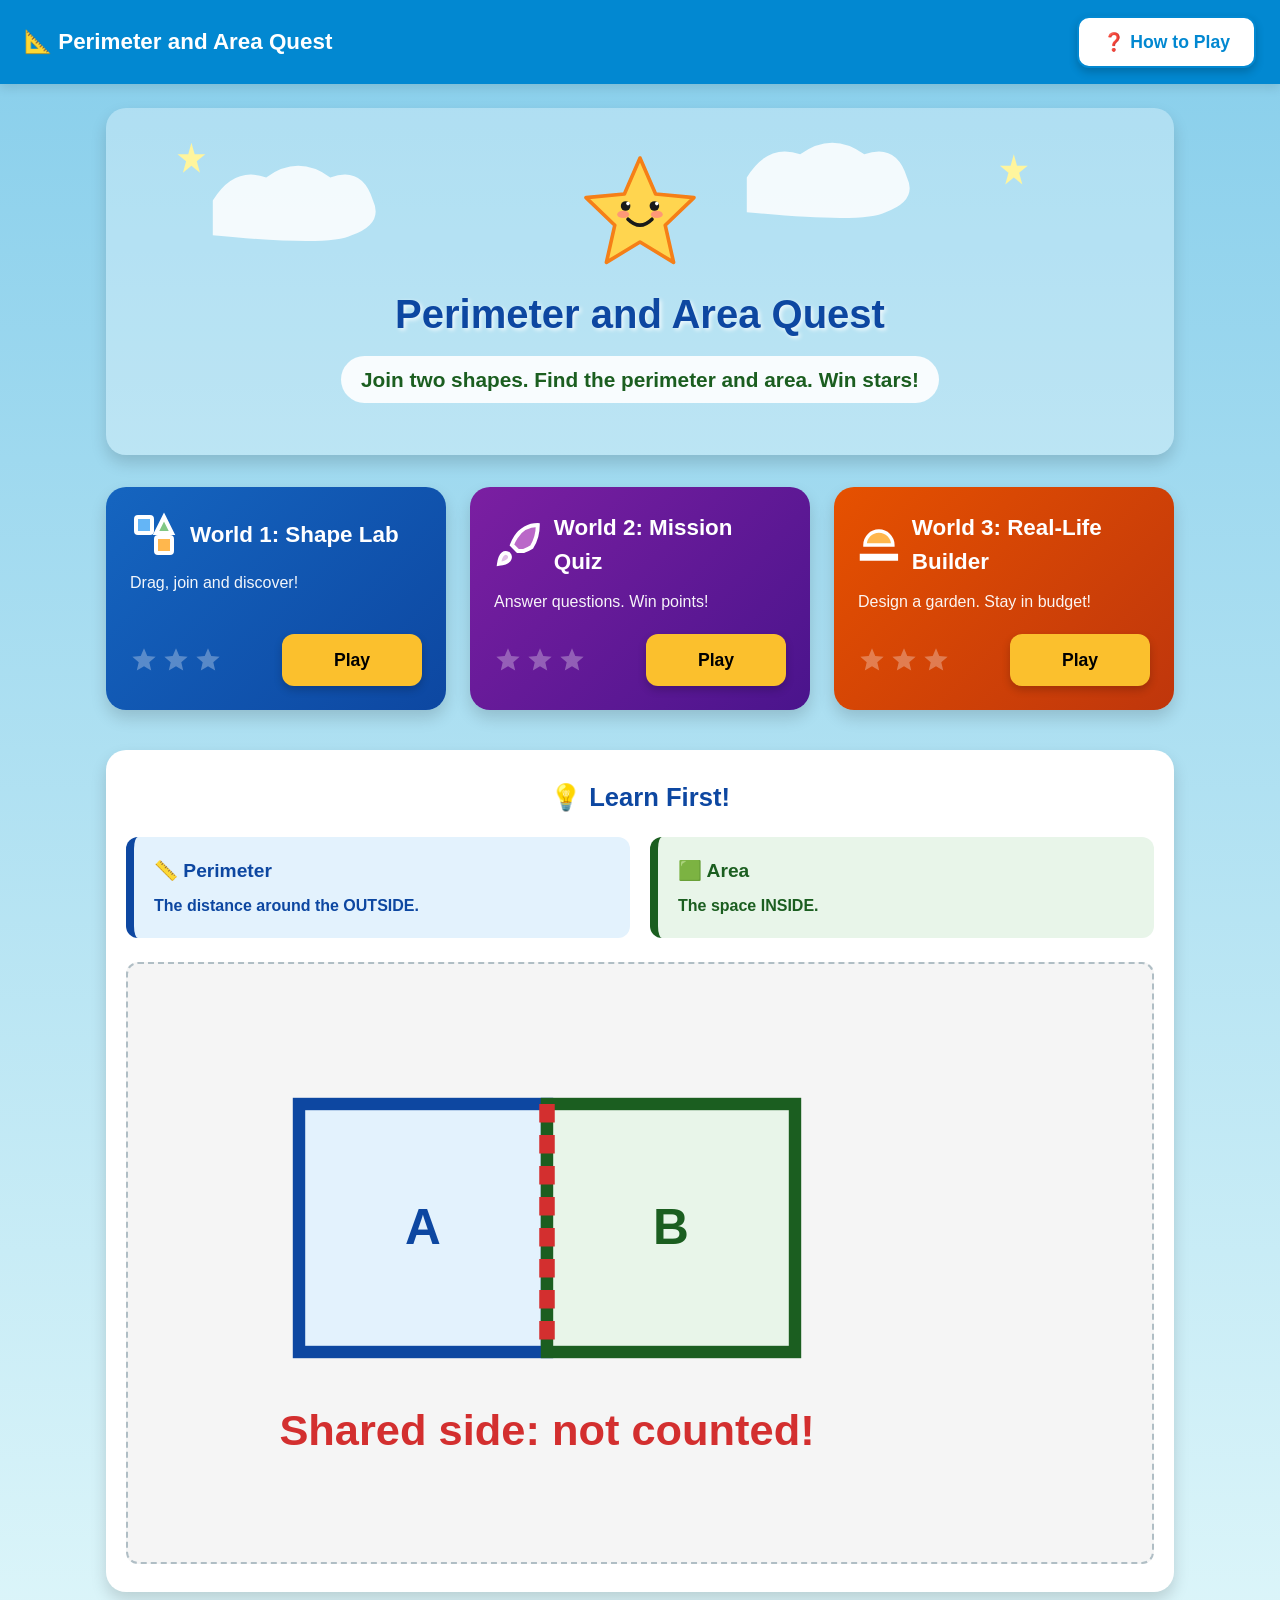
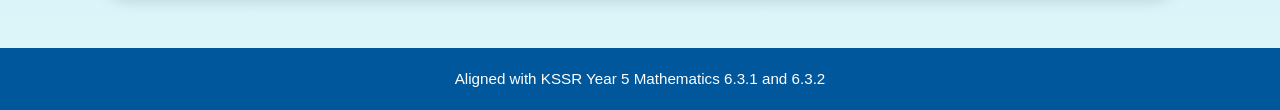
==== index.html @ 59caa658 "Build foundation and front page for Perimeter and Area Quest Co-authored-by: jaefiy <337370119+jaefi" ====
<!DOCTYPE html>
<html lang="en">
<head>
  <meta charset="UTF-8">
  <meta name="viewport" content="width=device-width, initial-scale=1.0">
  <title>Perimeter and Area Quest</title>
  <link rel="stylesheet" href="css/style.css">
</head>
<body>

  <!-- Header -->
  <header class="site-header">
    <a href="index.html" class="site-logo">
      <span>📐 Perimeter and Area Quest</span>
    </a>
    <button id="open-how-to-play" class="btn btn-secondary">❓ How to Play</button>
  </header>

  <!-- Main Container -->
  <main class="container">

    <!-- Hero Section -->
    <section class="hero">
      <!-- Sky SVG Background -->
      <svg class="hero-sky-bg" viewBox="0 0 1000 300" preserveAspectRatio="none" aria-hidden="true">
        <!-- Clouds -->
        <path class="cloud" d="M100 80 Q120 50 150 60 Q180 40 210 60 Q240 50 250 80 Q260 100 230 110 Q210 120 100 110 Z" />
        <path class="cloud cloud-slow" d="M600 60 Q620 30 650 40 Q680 20 710 40 Q740 30 750 60 Q760 80 730 90 Q710 100 600 90 Z" />
        <!-- Sky Stars -->
        <polygon class="star-bg" points="80,30 83,40 93,40 85,46 88,56 80,50 72,56 75,46 67,40 77,40" />
        <polygon class="star-bg" points="850,40 853,50 863,50 855,56 858,66 850,60 842,66 845,56 837,50 847,50" />
      </svg>

      <div class="hero-content">
        <!-- Ziggy Mascot Inline SVG -->
        <div class="ziggy-mascot">
          <svg viewBox="0 0 100 100" width="100%" height="100%">
            <!-- Friendly Smiling Star -->
            <polygon points="50,5 63,35 95,38 71,61 78,92 50,75 22,92 29,61 5,38 37,35" fill="#ffd54f" stroke="#f57f17" stroke-width="3" stroke-linejoin="round" />
            <!-- Cheeks -->
            <ellipse cx="36" cy="52" rx="5" ry="3" fill="#ff8a80" opacity="0.8" />
            <ellipse cx="64" cy="52" rx="5" ry="3" fill="#ff8a80" opacity="0.8" />
            <!-- Eyes -->
            <circle cx="38" cy="45" r="4" fill="#1a1a1a" />
            <circle cx="62" cy="45" r="4" fill="#1a1a1a" />
            <circle cx="40" cy="43" r="1.5" fill="#ffffff" />
            <circle cx="64" cy="43" r="1.5" fill="#ffffff" />
            <!-- Smile -->
            <path d="M 40 56 Q 50 66 60 56" fill="none" stroke="#1a1a1a" stroke-width="3" stroke-linecap="round" />
          </svg>
        </div>

        <h1 class="hero-title">Perimeter and Area Quest</h1>
        <p class="hero-tagline">Join two shapes. Find the perimeter and area. Win stars!</p>
      </div>
    </section>

    <!-- World Cards Grid -->
    <section class="worlds-grid" aria-label="Game Worlds">

      <!-- World 1 -->
      <article class="world-card world-card-1">
        <div>
          <div class="world-header">
            <svg class="world-icon" viewBox="0 0 24 24" fill="none" stroke="currentColor" stroke-width="2">
              <rect x="3" y="3" width="8" height="8" rx="1" fill="#64b5f6" />
              <polygon points="17,3 21,11 13,11" fill="#81c784" />
              <rect x="13" y="13" width="8" height="8" rx="1" fill="#ffb74d" />
            </svg>
            <h2 class="world-title">World 1: Shape Lab</h2>
          </div>
          <p class="world-desc">Drag, join and discover!</p>
        </div>
        <div class="world-footer">
          <div class="star-rating" id="stars-lab" aria-label="Stars earned in World 1"></div>
          <a href="lab.html" class="btn btn-primary">Play</a>
        </div>
      </article>

      <!-- World 2 -->
      <article class="world-card world-card-2">
        <div>
          <div class="world-header">
            <svg class="world-icon" viewBox="0 0 24 24" fill="none" stroke="currentColor" stroke-width="2">
              <path d="M4.5 16.5c-1.5 1.26-2 5-2 5s3.74-.5 5-2c.71-.84.7-2.13-.09-2.91a2.18 2.18 0 0 0-2.91-.09z" fill="#e1bee7" />
              <path d="M12 15l-3-3a22 22 0 0 1 2-3.95A12.88 12.88 0 0 1 22 2c0 2.72-.78 7.5-3.05 11a22.35 22.35 0 0 1-3.95 2z" fill="#ba68c8" />
            </svg>
            <h2 class="world-title">World 2: Mission Quiz</h2>
          </div>
          <p class="world-desc">Answer questions. Win points!</p>
        </div>
        <div class="world-footer">
          <div class="star-rating" id="stars-quiz" aria-label="Stars earned in World 2"></div>
          <a href="quiz.html" class="btn btn-primary">Play</a>
        </div>
      </article>

      <!-- World 3 -->
      <article class="world-card world-card-3">
        <div>
          <div class="world-header">
            <svg class="world-icon" viewBox="0 0 24 24" fill="none" stroke="currentColor" stroke-width="2">
              <path d="M2 18h20v2H2z" fill="#ffcc80" />
              <path d="M12 4a8 8 0 0 0-8 8h16a8 8 0 0 0-8-8z" fill="#ffb74d" />
            </svg>
            <h2 class="world-title">World 3: Real-Life Builder</h2>
          </div>
          <p class="world-desc">Design a garden. Stay in budget!</p>
        </div>
        <div class="world-footer">
          <div class="star-rating" id="stars-reallife" aria-label="Stars earned in World 3"></div>
          <a href="reallife.html" class="btn btn-primary">Play</a>
        </div>
      </article>

    </section>

    <!-- Learn First Section -->
    <section class="learn-section">
      <h2 class="section-title">💡 Learn First!</h2>
      <div class="learn-grid">
        <div class="learn-card learn-card-blue">
          <h3>📏 Perimeter</h3>
          <p>The distance around the OUTSIDE.</p>
        </div>
        <div class="learn-card learn-card-green">
          <h3>🟩 Area</h3>
          <p>The space INSIDE.</p>
        </div>
      </div>

      <!-- Concept Illustration SVG -->
      <div class="illustration-box">
        <svg viewBox="0 0 320 180" width="100%" height="180">
          <!-- Square A (blue outline) -->
          <rect x="50" y="40" width="80" height="80" fill="#e3f2fd" stroke="#0d47a1" stroke-width="4" />
          <text x="90" y="85" text-anchor="middle" font-weight="bold" fill="#0d47a1" font-size="16">A</text>

          <!-- Square B (green outline) -->
          <rect x="130" y="40" width="80" height="80" fill="#e8f5e9" stroke="#1b5e20" stroke-width="4" />
          <text x="170" y="85" text-anchor="middle" font-weight="bold" fill="#1b5e20" font-size="16">B</text>

          <!-- Shared side drawn as red dashed line -->
          <line x1="130" y1="40" x2="130" y2="120" stroke="#d32f2f" stroke-width="5" stroke-dasharray="6,4" />

          <!-- Label for shared side -->
          <text x="130" y="150" text-anchor="middle" font-weight="bold" fill="#d32f2f" font-size="14">Shared side: not counted!</text>
        </svg>
      </div>
    </section>

  </main>

  <!-- How To Play Modal Pop-up -->
  <div id="how-to-play-modal" class="modal-overlay" aria-hidden="true" role="dialog" aria-labelledby="modal-title-text">
    <div class="modal-card">
      <div class="modal-header">
        <h2 id="modal-title-text" class="modal-title">🌟 How to Play</h2>
        <button id="close-modal-btn" class="modal-close-btn" aria-label="Close modal">&times;</button>
      </div>
      <ul class="step-list">
        <li class="step-item">
          <span class="step-icon">1️⃣</span>
          <span>Pick a world from the main page.</span>
        </li>
        <li class="step-item">
          <span class="step-icon">2️⃣</span>
          <span>Play, join shapes, and solve questions.</span>
        </li>
        <li class="step-item">
          <span class="step-icon">3️⃣</span>
          <span>Collect stars for correctly solved challenges!</span>
        </li>
      </ul>
      <button onclick="document.getElementById('close-modal-btn').click()" class="btn btn-blue" style="width:100%;">Got it!</button>
    </div>
  </div>

  <!-- Footer -->
  <footer class="site-footer">
    <p>Aligned with KSSR Year 5 Mathematics 6.3.1 and 6.3.2</p>
  </footer>

  <script src="js/home.js"></script>
</body>
</html>
---- css/style.css ----
/* css/style.css - Shared theme for Perimeter and Area Quest */

:root {
  /* AGENTS.md Colour Codes */
  --blue-perimeter: #0d47a1;
  --blue-bg: #e3f2fd;
  --blue-card: #1565c0;

  --green-area: #1b5e20;
  --green-bg: #e8f5e9;
  --green-card: #2e7d32;

  --purple-card: #6a1b9a;
  --orange-card: #e65100;

  --red-shared: #d32f2f;
  --yellow-star: #f57f17;
  --yellow-bg: #fffde7;

  --text-color: #1a1a1a;
  --text-light: #ffffff;
  --bg-sky-top: #87ceeb;
  --bg-sky-bottom: #e0f7fa;
  --card-shadow: 0 8px 16px rgba(0, 0, 0, 0.15);
  --radius-lg: 20px;
  --radius-md: 12px;
  --radius-sm: 8px;
}

* {
  box-sizing: border-box;
  margin: 0;
  padding: 0;
}

body {
  font-family: 'Segoe UI', Tahoma, Geneva, Verdana, sans-serif;
  font-size: 18px; /* AGENTS.md requirement >= 18px */
  line-height: 1.5;
  color: var(--text-color);
  background: linear-gradient(180deg, var(--bg-sky-top) 0%, var(--bg-sky-bottom) 100%);
  min-height: 100vh;
  display: flex;
  flex-direction: column;
}

/* Header & Navbar */
.site-header {
  background: #0288d1;
  color: #ffffff;
  padding: 16px 24px;
  display: flex;
  justify-content: space-between;
  align-items: center;
  box-shadow: 0 4px 10px rgba(0, 0, 0, 0.1);
}

.site-logo {
  font-size: 1.4rem;
  font-weight: bold;
  color: #ffffff;
  text-decoration: none;
  display: flex;
  align-items: center;
  gap: 10px;
}

/* Container */
.container {
  max-width: 1100px;
  width: 100%;
  margin: 0 auto;
  padding: 24px 16px;
  flex: 1;
}

/* Buttons */
.btn {
  display: inline-flex;
  align-items: center;
  justify-content: center;
  min-height: 52px; /* min 48px target */
  min-width: 140px;
  padding: 12px 24px;
  font-size: 1.1rem;
  font-weight: bold;
  border-radius: var(--radius-md);
  border: none;
  cursor: pointer;
  text-decoration: none;
  transition: transform 0.2s ease, box-shadow 0.2s ease;
  box-shadow: 0 4px 8px rgba(0, 0, 0, 0.2);
}

.btn:hover, .btn:focus {
  transform: translateY(-2px);
  box-shadow: 0 6px 12px rgba(0, 0, 0, 0.25);
  outline: 3px solid #ffeb3b;
}

.btn:active {
  transform: translateY(1px);
}

.btn-primary {
  background-color: #fbc02d;
  color: #000000;
}

.btn-blue {
  background-color: #1565c0;
  color: #ffffff;
}

.btn-purple {
  background-color: #6a1b9a;
  color: #ffffff;
}

.btn-orange {
  background-color: #e65100;
  color: #ffffff;
}

.btn-secondary {
  background-color: #ffffff;
  color: #0288d1;
  border: 2px solid #0288d1;
}

/* Hero Section */
.hero {
  text-align: center;
  padding: 32px 16px;
  position: relative;
  overflow: hidden;
  background: rgba(255, 255, 255, 0.3);
  border-radius: var(--radius-lg);
  margin-bottom: 32px;
  box-shadow: var(--card-shadow);
}

/* Hero Sky SVG Background elements */
.hero-sky-bg {
  position: absolute;
  top: 0;
  left: 0;
  width: 100%;
  height: 100%;
  z-index: 0;
  pointer-events: none;
}

.cloud {
  fill: #ffffff;
  opacity: 0.85;
  animation: floatCloud 25s linear infinite;
}

.cloud-slow {
  animation-duration: 35s;
}

@keyframes floatCloud {
  0% { transform: translateX(-150px); }
  100% { transform: translateX(1100px); }
}

.star-bg {
  fill: #fff59d;
  animation: pulseStar 2s ease-in-out infinite alternate;
}

@keyframes pulseStar {
  0% { opacity: 0.3; transform: scale(0.8); }
  100% { opacity: 1; transform: scale(1.1); }
}

.hero-content {
  position: relative;
  z-index: 1;
}

/* Title CSS Animation */
.hero-title {
  font-size: 2.5rem;
  font-weight: 900;
  color: #0d47a1;
  text-shadow: 2px 2px 4px rgba(255, 255, 255, 0.8);
  margin-bottom: 12px;
  animation: popTitle 1s ease-out;
}

@keyframes popTitle {
  0% { transform: scale(0.8); opacity: 0; }
  80% { transform: scale(1.05); }
  100% { transform: scale(1); opacity: 1; }
}

/* Mascot Ziggy Bouncing Animation */
.ziggy-mascot {
  width: 120px;
  height: 120px;
  margin: 12px auto;
  animation: gentleBounce 2s ease-in-out infinite;
}

@keyframes gentleBounce {
  0%, 100% { transform: translateY(0); }
  50% { transform: translateY(-15px); }
}

.hero-tagline {
  font-size: 1.3rem;
  font-weight: 700;
  color: #1b5e20;
  background: rgba(255, 255, 255, 0.9);
  display: inline-block;
  padding: 8px 20px;
  border-radius: 30px;
  margin-bottom: 20px;
}

/* World Cards Grid */
.worlds-grid {
  display: grid;
  grid-template-columns: repeat(auto-fit, minmax(280px, 1fr));
  gap: 24px;
  margin-bottom: 40px;
}

.world-card {
  border-radius: var(--radius-lg);
  padding: 24px;
  color: var(--text-light);
  display: flex;
  flex-direction: column;
  justify-content: space-between;
  box-shadow: var(--card-shadow);
  transition: transform 0.2s ease;
}

.world-card:hover {
  transform: translateY(-5px);
}

.world-card-1 {
  background: linear-gradient(135deg, #1565c0, #0d47a1);
}

.world-card-2 {
  background: linear-gradient(135deg, #7b1fa2, #4a148c);
}

.world-card-3 {
  background: linear-gradient(135deg, #e65100, #bf360c);
}

.world-header {
  display: flex;
  align-items: center;
  gap: 12px;
  margin-bottom: 12px;
}

.world-icon {
  width: 48px;
  height: 48px;
}

.world-title {
  font-size: 1.4rem;
  font-weight: 800;
}

.world-desc {
  font-size: 1rem;
  margin-bottom: 20px;
  opacity: 0.95;
}

.world-footer {
  display: flex;
  align-items: center;
  justify-content: space-between;
  margin-top: auto;
}

.star-rating {
  display: flex;
  gap: 4px;
}

.star-rating svg {
  width: 28px;
  height: 28px;
  fill: #ffd54f;
}

.star-rating svg.empty {
  fill: rgba(255, 255, 255, 0.3);
}

/* Learn First Section */
.learn-section {
  background: #ffffff;
  padding: 28px 20px;
  border-radius: var(--radius-lg);
  box-shadow: var(--card-shadow);
  margin-bottom: 32px;
}

.section-title {
  font-size: 1.6rem;
  font-weight: 800;
  text-align: center;
  margin-bottom: 20px;
  color: #0d47a1;
}

.learn-grid {
  display: grid;
  grid-template-columns: repeat(auto-fit, minmax(280px, 1fr));
  gap: 20px;
  margin-bottom: 24px;
}

.learn-card {
  padding: 20px;
  border-radius: var(--radius-md);
  border-left: 8px solid;
}

.learn-card-blue {
  background-color: var(--blue-bg);
  border-left-color: var(--blue-perimeter);
  color: var(--blue-perimeter);
}

.learn-card-green {
  background-color: var(--green-bg);
  border-left-color: var(--green-area);
  color: var(--green-area);
}

.learn-card h3 {
  font-size: 1.2rem;
  margin-bottom: 8px;
  display: flex;
  align-items: center;
  gap: 8px;
}

.learn-card p {
  font-size: 1rem;
  font-weight: 600;
}

/* SVG Concept Illustration */
.illustration-box {
  background: #f5f5f5;
  border-radius: var(--radius-md);
  padding: 16px;
  text-align: center;
  border: 2px dashed #b0bec5;
}

.illustration-box svg {
  max-width: 100%;
  height: auto;
}

/* Popup Modal */
.modal-overlay {
  position: fixed;
  top: 0;
  left: 0;
  width: 100vw;
  height: 100vh;
  background: rgba(0, 0, 0, 0.6);
  display: flex;
  align-items: center;
  justify-content: center;
  z-index: 1000;
  opacity: 0;
  visibility: hidden;
  transition: opacity 0.3s ease, visibility 0.3s ease;
}

.modal-overlay.active {
  opacity: 1;
  visibility: visible;
}

.modal-card {
  background: #ffffff;
  border-radius: var(--radius-lg);
  max-width: 500px;
  width: 90%;
  padding: 28px;
  box-shadow: 0 12px 24px rgba(0,0,0,0.3);
  position: relative;
  transform: translateY(-20px);
  transition: transform 0.3s ease;
}

.modal-overlay.active .modal-card {
  transform: translateY(0);
}

.modal-header {
  display: flex;
  justify-content: space-between;
  align-items: center;
  margin-bottom: 20px;
}

.modal-title {
  font-size: 1.5rem;
  font-weight: 800;
  color: #0d47a1;
}

.modal-close-btn {
  background: none;
  border: none;
  font-size: 2rem;
  font-weight: bold;
  cursor: pointer;
  color: #757575;
  line-height: 1;
  padding: 4px 8px;
  min-height: 48px;
  min-width: 48px;
}

.modal-close-btn:hover {
  color: #000000;
}

.step-list {
  list-style: none;
  display: flex;
  flex-direction: column;
  gap: 16px;
  margin-bottom: 24px;
}

.step-item {
  display: flex;
  align-items: center;
  gap: 16px;
  background: #f0f4c3;
  padding: 12px 16px;
  border-radius: var(--radius-md);
  font-weight: 600;
  color: #33691e;
}

.step-icon {
  font-size: 1.8rem;
}

/* Footer */
.site-footer {
  background: #01579b;
  color: #ffffff;
  text-align: center;
  padding: 20px 16px;
  font-size: 0.95rem;
  margin-top: auto;
}

/* Placeholder Page Styling */
.placeholder-card {
  background: #ffffff;
  border-radius: var(--radius-lg);
  padding: 40px 24px;
  text-align: center;
  box-shadow: var(--card-shadow);
  max-width: 600px;
  margin: 40px auto;
}

.placeholder-card h1 {
  font-size: 2rem;
  color: #0d47a1;
  margin-bottom: 16px;
}

.placeholder-card p {
  font-size: 1.2rem;
  margin-bottom: 24px;
}

/* Accessibility Focus Outline */
a:focus, button:focus {
  outline: 3px solid #ff6f00;
  outline-offset: 2px;
}
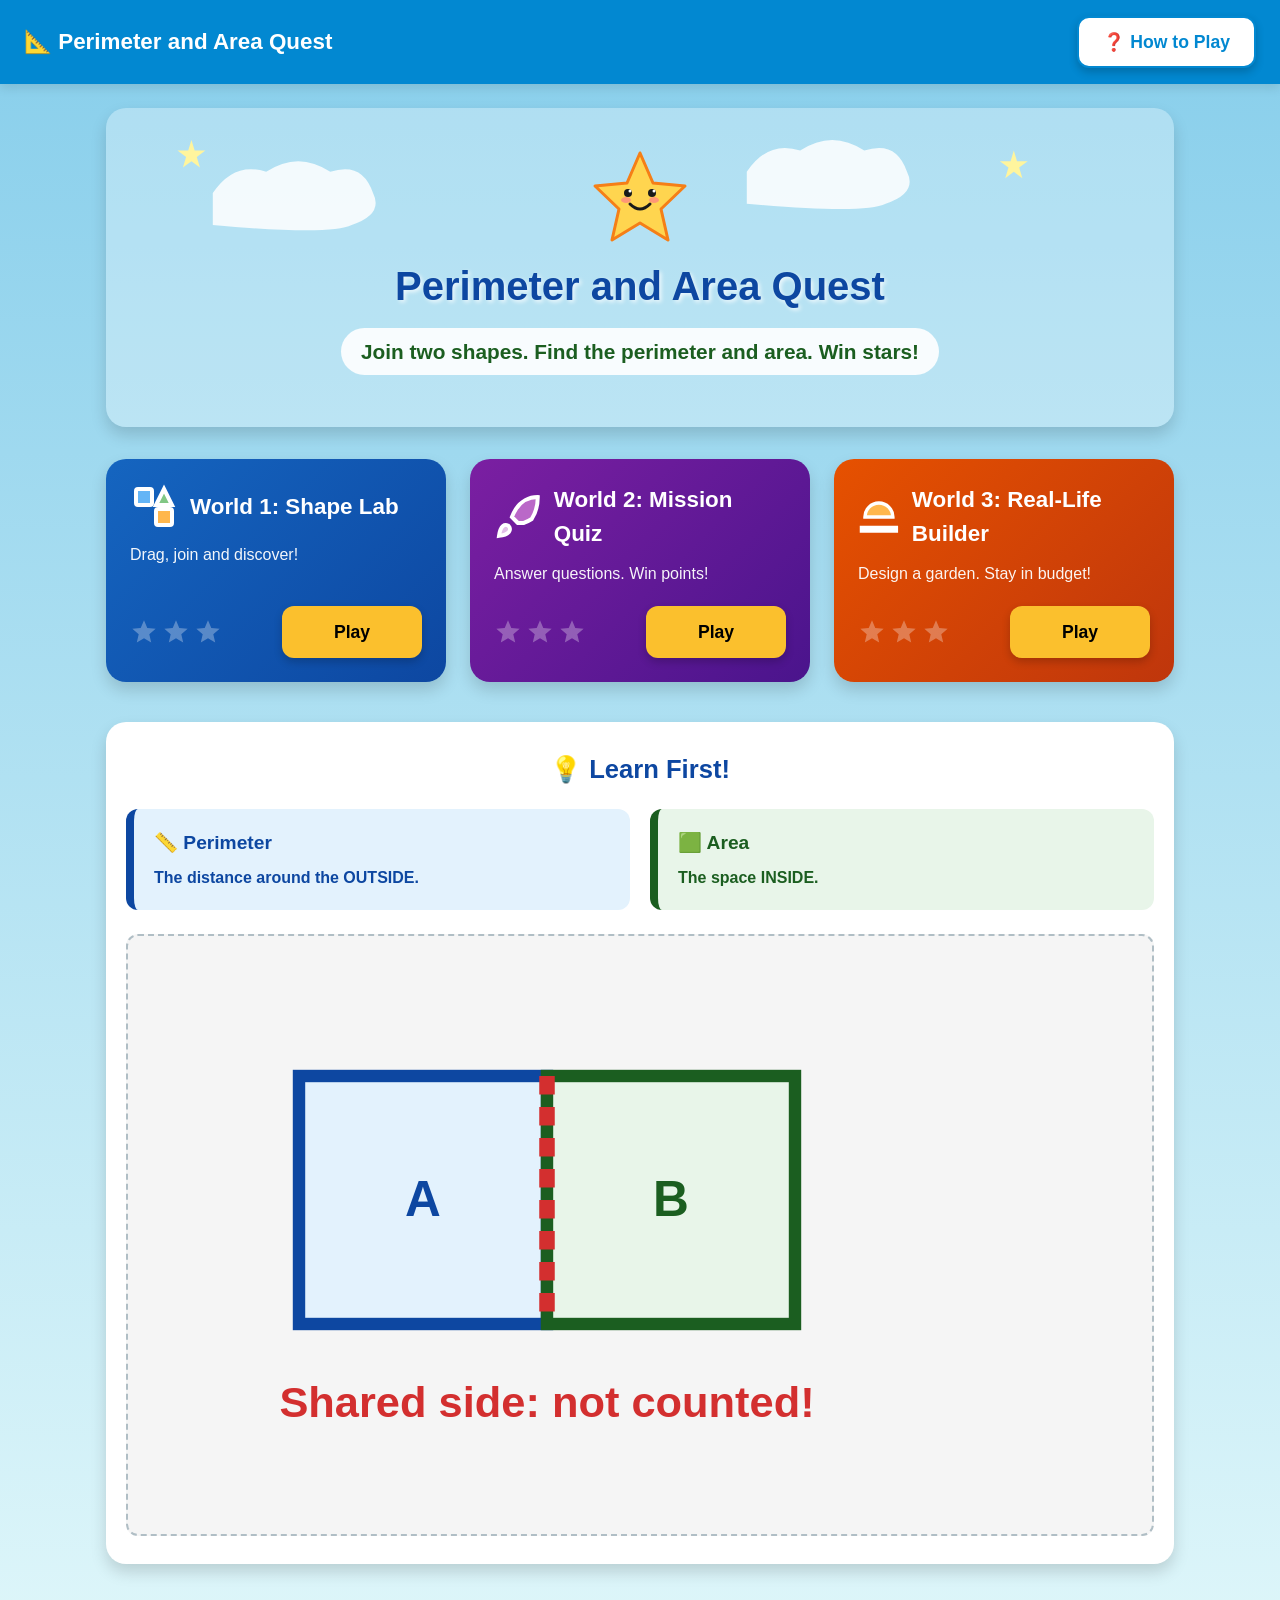
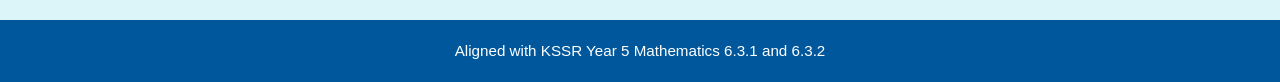
==== commit 0ae5f743: "Restructure CSS into home.css and lab.css and fix index.html styling Co-authored-by: jaefiy <3373701" ====
--- a/index.html
+++ b/index.html
@@ -5,8 +5,9 @@
   <meta name="viewport" content="width=device-width, initial-scale=1.0">
   <title>Perimeter and Area Quest</title>
   <link rel="stylesheet" href="css/style.css">
+  <link rel="stylesheet" href="css/home.css">
 </head>
-<body>
+<body class="home-page">
 
   <!-- Header -->
   <header class="site-header">
--- a/css/style.css
+++ b/css/style.css
@@ -63,6 +63,13 @@
   display: flex;
   align-items: center;
   gap: 10px;
+}
+
+.nav-home-btn {
+  min-height: 48px;
+  min-width: unset;
+  padding: 8px 16px;
+  font-size: 1rem;
 }
 
 /* Container */
@@ -128,6 +135,16 @@
   border: 2px solid #0288d1;
 }
 
+.btn-sm {
+  min-height: 44px;
+  padding: 6px 14px;
+  font-size: 0.95rem;
+}
+
+.btn-full {
+  width: 100%;
+}
+
 /* Hero Section */
 .hero {
   text-align: center;
@@ -140,7 +157,6 @@
   box-shadow: var(--card-shadow);
 }
 
-/* Hero Sky SVG Background elements */
 .hero-sky-bg {
   position: absolute;
   top: 0;
@@ -181,7 +197,6 @@
   z-index: 1;
 }
 
-/* Title CSS Animation */
 .hero-title {
   font-size: 2.5rem;
   font-weight: 900;
@@ -197,17 +212,16 @@
   100% { transform: scale(1); opacity: 1; }
 }
 
-/* Mascot Ziggy Bouncing Animation */
 .ziggy-mascot {
-  width: 120px;
-  height: 120px;
-  margin: 12px auto;
+  width: 100px;
+  height: 100px;
+  margin: 8px auto;
   animation: gentleBounce 2s ease-in-out infinite;
 }
 
 @keyframes gentleBounce {
   0%, 100% { transform: translateY(0); }
-  50% { transform: translateY(-15px); }
+  50% { transform: translateY(-12px); }
 }
 
 .hero-tagline {
@@ -221,256 +235,6 @@
   margin-bottom: 20px;
 }
 
-/* World Cards Grid */
-.worlds-grid {
-  display: grid;
-  grid-template-columns: repeat(auto-fit, minmax(280px, 1fr));
-  gap: 24px;
-  margin-bottom: 40px;
-}
-
-.world-card {
-  border-radius: var(--radius-lg);
-  padding: 24px;
-  color: var(--text-light);
-  display: flex;
-  flex-direction: column;
-  justify-content: space-between;
-  box-shadow: var(--card-shadow);
-  transition: transform 0.2s ease;
-}
-
-.world-card:hover {
-  transform: translateY(-5px);
-}
-
-.world-card-1 {
-  background: linear-gradient(135deg, #1565c0, #0d47a1);
-}
-
-.world-card-2 {
-  background: linear-gradient(135deg, #7b1fa2, #4a148c);
-}
-
-.world-card-3 {
-  background: linear-gradient(135deg, #e65100, #bf360c);
-}
-
-.world-header {
-  display: flex;
-  align-items: center;
-  gap: 12px;
-  margin-bottom: 12px;
-}
-
-.world-icon {
-  width: 48px;
-  height: 48px;
-}
-
-.world-title {
-  font-size: 1.4rem;
-  font-weight: 800;
-}
-
-.world-desc {
-  font-size: 1rem;
-  margin-bottom: 20px;
-  opacity: 0.95;
-}
-
-.world-footer {
-  display: flex;
-  align-items: center;
-  justify-content: space-between;
-  margin-top: auto;
-}
-
-.star-rating {
-  display: flex;
-  gap: 4px;
-}
-
-.star-rating svg {
-  width: 28px;
-  height: 28px;
-  fill: #ffd54f;
-}
-
-.star-rating svg.empty {
-  fill: rgba(255, 255, 255, 0.3);
-}
-
-/* Learn First Section */
-.learn-section {
-  background: #ffffff;
-  padding: 28px 20px;
-  border-radius: var(--radius-lg);
-  box-shadow: var(--card-shadow);
-  margin-bottom: 32px;
-}
-
-.section-title {
-  font-size: 1.6rem;
-  font-weight: 800;
-  text-align: center;
-  margin-bottom: 20px;
-  color: #0d47a1;
-}
-
-.learn-grid {
-  display: grid;
-  grid-template-columns: repeat(auto-fit, minmax(280px, 1fr));
-  gap: 20px;
-  margin-bottom: 24px;
-}
-
-.learn-card {
-  padding: 20px;
-  border-radius: var(--radius-md);
-  border-left: 8px solid;
-}
-
-.learn-card-blue {
-  background-color: var(--blue-bg);
-  border-left-color: var(--blue-perimeter);
-  color: var(--blue-perimeter);
-}
-
-.learn-card-green {
-  background-color: var(--green-bg);
-  border-left-color: var(--green-area);
-  color: var(--green-area);
-}
-
-.learn-card h3 {
-  font-size: 1.2rem;
-  margin-bottom: 8px;
-  display: flex;
-  align-items: center;
-  gap: 8px;
-}
-
-.learn-card p {
-  font-size: 1rem;
-  font-weight: 600;
-}
-
-/* SVG Concept Illustration */
-.illustration-box {
-  background: #f5f5f5;
-  border-radius: var(--radius-md);
-  padding: 16px;
-  text-align: center;
-  border: 2px dashed #b0bec5;
-}
-
-.illustration-box svg {
-  max-width: 100%;
-  height: auto;
-}
-
-/* Popup Modal */
-.modal-overlay {
-  position: fixed;
-  top: 0;
-  left: 0;
-  width: 100vw;
-  height: 100vh;
-  background: rgba(0, 0, 0, 0.6);
-  display: flex;
-  align-items: center;
-  justify-content: center;
-  z-index: 1000;
-  opacity: 0;
-  visibility: hidden;
-  transition: opacity 0.3s ease, visibility 0.3s ease;
-}
-
-.modal-overlay.active {
-  opacity: 1;
-  visibility: visible;
-}
-
-.modal-card {
-  background: #ffffff;
-  border-radius: var(--radius-lg);
-  max-width: 500px;
-  width: 90%;
-  padding: 28px;
-  box-shadow: 0 12px 24px rgba(0,0,0,0.3);
-  position: relative;
-  transform: translateY(-20px);
-  transition: transform 0.3s ease;
-}
-
-.modal-overlay.active .modal-card {
-  transform: translateY(0);
-}
-
-.modal-header {
-  display: flex;
-  justify-content: space-between;
-  align-items: center;
-  margin-bottom: 20px;
-}
-
-.modal-title {
-  font-size: 1.5rem;
-  font-weight: 800;
-  color: #0d47a1;
-}
-
-.modal-close-btn {
-  background: none;
-  border: none;
-  font-size: 2rem;
-  font-weight: bold;
-  cursor: pointer;
-  color: #757575;
-  line-height: 1;
-  padding: 4px 8px;
-  min-height: 48px;
-  min-width: 48px;
-}
-
-.modal-close-btn:hover {
-  color: #000000;
-}
-
-.step-list {
-  list-style: none;
-  display: flex;
-  flex-direction: column;
-  gap: 16px;
-  margin-bottom: 24px;
-}
-
-.step-item {
-  display: flex;
-  align-items: center;
-  gap: 16px;
-  background: #f0f4c3;
-  padding: 12px 16px;
-  border-radius: var(--radius-md);
-  font-weight: 600;
-  color: #33691e;
-}
-
-.step-icon {
-  font-size: 1.8rem;
-}
-
-/* Footer */
-.site-footer {
-  background: #01579b;
-  color: #ffffff;
-  text-align: center;
-  padding: 20px 16px;
-  font-size: 0.95rem;
-  margin-top: auto;
-}
-
 /* Placeholder Page Styling */
 .placeholder-card {
   background: #ffffff;
@@ -494,7 +258,7 @@
 }
 
 /* Accessibility Focus Outline */
-a:focus, button:focus {
+a:focus, button:focus, select:focus {
   outline: 3px solid #ff6f00;
   outline-offset: 2px;
 }
--- a/css/home.css
+++ b/css/home.css
@@ -0,0 +1,251 @@
+/* css/home.css - Styles specific to the Home Page (index.html) */
+
+/* World Cards Grid */
+body.home-page .worlds-grid {
+  display: grid;
+  grid-template-columns: repeat(auto-fit, minmax(280px, 1fr));
+  gap: 24px;
+  margin-bottom: 40px;
+}
+
+body.home-page .world-card {
+  border-radius: var(--radius-lg);
+  padding: 24px;
+  color: var(--text-light);
+  display: flex;
+  flex-direction: column;
+  justify-content: space-between;
+  box-shadow: var(--card-shadow);
+  transition: transform 0.2s ease;
+}
+
+body.home-page .world-card:hover {
+  transform: translateY(-5px);
+}
+
+body.home-page .world-card-1 {
+  background: linear-gradient(135deg, #1565c0, #0d47a1);
+}
+
+body.home-page .world-card-2 {
+  background: linear-gradient(135deg, #7b1fa2, #4a148c);
+}
+
+body.home-page .world-card-3 {
+  background: linear-gradient(135deg, #e65100, #bf360c);
+}
+
+body.home-page .world-header {
+  display: flex;
+  align-items: center;
+  gap: 12px;
+  margin-bottom: 12px;
+}
+
+body.home-page .world-icon {
+  width: 48px;
+  height: 48px;
+}
+
+body.home-page .world-title {
+  font-size: 1.4rem;
+  font-weight: 800;
+}
+
+body.home-page .world-desc {
+  font-size: 1rem;
+  margin-bottom: 20px;
+  opacity: 0.95;
+}
+
+body.home-page .world-footer {
+  display: flex;
+  align-items: center;
+  justify-content: space-between;
+  margin-top: auto;
+}
+
+body.home-page .star-rating {
+  display: flex;
+  gap: 4px;
+}
+
+body.home-page .star-rating svg {
+  width: 28px;
+  height: 28px;
+  fill: #ffd54f;
+}
+
+body.home-page .star-rating svg.empty {
+  fill: rgba(255, 255, 255, 0.3);
+}
+
+/* Learn First Section */
+body.home-page .learn-section {
+  background: #ffffff;
+  padding: 28px 20px;
+  border-radius: var(--radius-lg);
+  box-shadow: var(--card-shadow);
+  margin-bottom: 32px;
+}
+
+body.home-page .section-title {
+  font-size: 1.6rem;
+  font-weight: 800;
+  text-align: center;
+  margin-bottom: 20px;
+  color: #0d47a1;
+}
+
+body.home-page .learn-grid {
+  display: grid;
+  grid-template-columns: repeat(auto-fit, minmax(280px, 1fr));
+  gap: 20px;
+  margin-bottom: 24px;
+}
+
+body.home-page .learn-card {
+  padding: 20px;
+  border-radius: var(--radius-md);
+  border-left: 8px solid;
+}
+
+body.home-page .learn-card-blue {
+  background-color: var(--blue-bg);
+  border-left-color: var(--blue-perimeter);
+  color: var(--blue-perimeter);
+}
+
+body.home-page .learn-card-green {
+  background-color: var(--green-bg);
+  border-left-color: var(--green-area);
+  color: var(--green-area);
+}
+
+body.home-page .learn-card h3 {
+  font-size: 1.2rem;
+  margin-bottom: 8px;
+  display: flex;
+  align-items: center;
+  gap: 8px;
+}
+
+body.home-page .learn-card p {
+  font-size: 1rem;
+  font-weight: 600;
+}
+
+/* SVG Concept Illustration */
+body.home-page .illustration-box {
+  background: #f5f5f5;
+  border-radius: var(--radius-md);
+  padding: 16px;
+  text-align: center;
+  border: 2px dashed #b0bec5;
+}
+
+body.home-page .illustration-box svg {
+  max-width: 100%;
+  height: auto;
+}
+
+/* Popup Modal */
+body.home-page .modal-overlay {
+  position: fixed;
+  top: 0;
+  left: 0;
+  width: 100vw;
+  height: 100vh;
+  background: rgba(0, 0, 0, 0.6);
+  display: flex;
+  align-items: center;
+  justify-content: center;
+  z-index: 1000;
+  opacity: 0;
+  visibility: hidden;
+  transition: opacity 0.3s ease, visibility 0.3s ease;
+}
+
+body.home-page .modal-overlay.active {
+  opacity: 1;
+  visibility: visible;
+}
+
+body.home-page .modal-card {
+  background: #ffffff;
+  border-radius: var(--radius-lg);
+  max-width: 500px;
+  width: 90%;
+  padding: 28px;
+  box-shadow: 0 12px 24px rgba(0,0,0,0.3);
+  position: relative;
+  transform: translateY(-20px);
+  transition: transform 0.3s ease;
+}
+
+body.home-page .modal-overlay.active .modal-card {
+  transform: translateY(0);
+}
+
+body.home-page .modal-header {
+  display: flex;
+  justify-content: space-between;
+  align-items: center;
+  margin-bottom: 20px;
+}
+
+body.home-page .modal-title {
+  font-size: 1.5rem;
+  font-weight: 800;
+  color: #0d47a1;
+}
+
+body.home-page .modal-close-btn {
+  background: none;
+  border: none;
+  font-size: 2rem;
+  font-weight: bold;
+  cursor: pointer;
+  color: #757575;
+  line-height: 1;
+  padding: 4px 8px;
+  min-height: 48px;
+  min-width: 48px;
+}
+
+body.home-page .modal-close-btn:hover {
+  color: #000000;
+}
+
+body.home-page .step-list {
+  list-style: none;
+  display: flex;
+  flex-direction: column;
+  gap: 16px;
+  margin-bottom: 24px;
+}
+
+body.home-page .step-item {
+  display: flex;
+  align-items: center;
+  gap: 16px;
+  background: #f0f4c3;
+  padding: 12px 16px;
+  border-radius: var(--radius-md);
+  font-weight: 600;
+  color: #33691e;
+}
+
+body.home-page .step-icon {
+  font-size: 1.8rem;
+}
+
+/* Footer */
+body.home-page .site-footer {
+  background: #01579b;
+  color: #ffffff;
+  text-align: center;
+  padding: 20px 16px;
+  font-size: 0.95rem;
+  margin-top: auto;
+}
